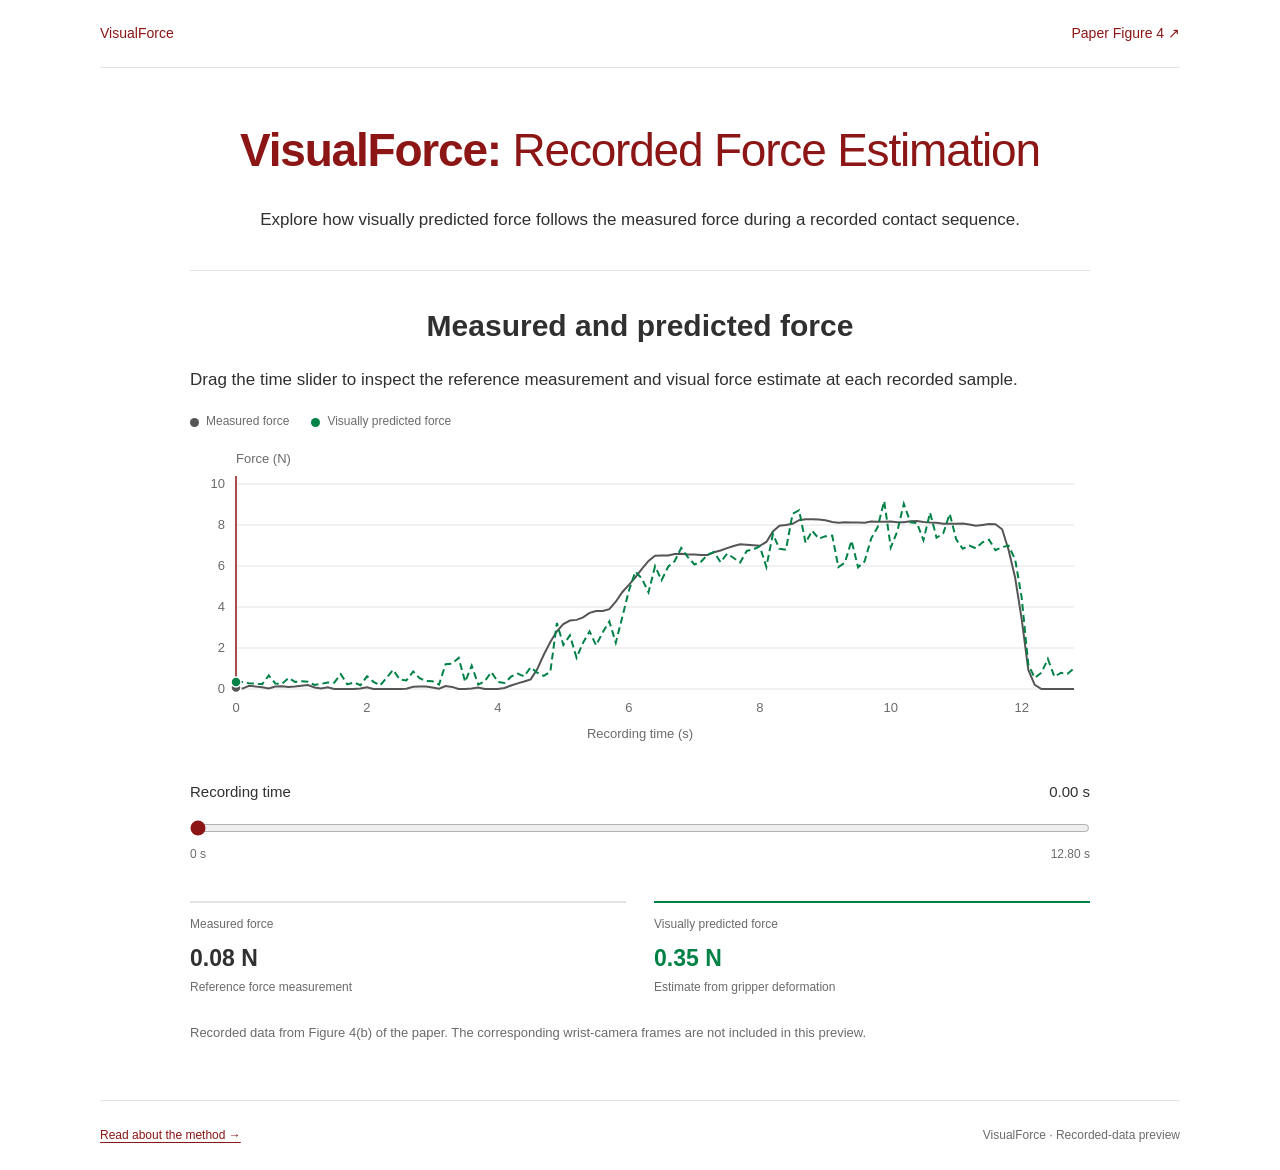
==== deformation-demo.html @ b9f50369 "Use vector method figure and add recorded force preview" ====
<!doctype html>
<html lang="en">
<head>
  <meta charset="utf-8">
  <meta name="viewport" content="width=device-width, initial-scale=1">
  <title>VisualForce · Recorded Force Estimation</title>
  <link rel="stylesheet" href="static/css/index.css">
  <link rel="stylesheet" href="static/css/force-demo.css">
  <link rel="stylesheet" href="static/css/deformation-demo.css">
  <script defer src="static/js/deformation-demo.js"></script>
</head>
<body>
  <a class="skip-link" href="#main">Skip to content</a>
  <nav class="container demo-navigation" aria-label="Demo navigation"><a href="index.html">VisualForce</a><a href="static/papers/paper.pdf#page=5">Paper Figure 4 ↗</a></nav>
  <main id="main" class="container standalone-demo">
    <header class="hero"><h1><span>VisualForce:</span> Recorded Force Estimation</h1><p class="lead">Explore how visually predicted force follows the measured force during a recorded contact sequence.</p></header>
    <section class="section reading-width deformation-viewer" aria-labelledby="deformation-title" data-force-source="static/data/force-trajectory.json">
      <h2 id="deformation-title">Measured and predicted force</h2>
      <p>Drag the time slider to inspect the reference measurement and visual force estimate at each recorded sample.</p>
      <div class="legend"><span><i class="dot measured-dot"></i>Measured force</span><span><i class="dot predicted-dot"></i>Visually predicted force</span></div>
      <svg id="deformation-plot" viewBox="0 0 900 300" role="img" aria-labelledby="deformation-plot-title deformation-plot-description"><title id="deformation-plot-title">Recorded force over time</title><desc id="deformation-plot-description">Measured and visually predicted force traces from the paper. A cursor follows the selected timestamp, with exact values shown below.</desc></svg>
      <div class="target-control"><label for="deformation-time">Recording time <output id="deformation-time-value" for="deformation-time">—</output></label><input id="deformation-time" type="range" min="0" max="0" step="1" value="0" disabled><div class="range-labels"><span>0 s</span><span id="deformation-duration">—</span></div></div>
      <div class="readouts" aria-live="polite" aria-atomic="true"><div class="readout"><span>Measured force</span><strong id="deformation-measured">—</strong><small>Reference force measurement</small></div><div class="readout predicted-readout"><span>Visually predicted force</span><strong id="deformation-predicted">—</strong><small>Estimate from gripper deformation</small></div></div>
      <p class="note data-note">Recorded data from Figure 4(b) of the paper. The corresponding wrist-camera frames are not included in this preview.</p>
      <p id="deformation-status" class="note" role="status">Loading the recorded force samples…</p>
      <noscript><p>Enable JavaScript to explore the force recording, or view Figure 4 in the paper.</p></noscript>
    </section>
  </main>
  <footer class="container site-footer"><a href="index.html#method">Read about the method →</a><span>VisualForce · Recorded-data preview</span></footer>
</body>
</html>
---- static/css/index.css ----
:root { color-scheme:light; --ink:#303030; --muted:#6b6b6b; --line:#e3e3e3; --soft:#f7f7f7; --accent:#8c1515; --policy:#1594d0; --link:#8c1515; --green:#008247; --baseline:#777; }
* { box-sizing:border-box; }
html { scroll-behavior:smooth; scroll-padding-top:24px; }
body { margin:0; background:#fff; color:var(--ink); font:17px/1.65 Arial,Helvetica,sans-serif; }
a { color:var(--link); text-underline-offset:3px; }
p { margin:0 0 18px; }
h1,h2,h3 { line-height:1.25; }
h2 { margin:0 0 22px; font-size:30px; font-weight:600; text-align:center; }
h3 { margin:0 0 10px; font-size:20px; font-weight:600; }
.container { width:min(1080px,calc(100% - 48px)); margin-inline:auto; }
.section { padding-block:38px; }
.section-intro { margin:0 auto 24px; max-width:900px; }
.section-intro p { margin-bottom:0; }
.skip-link { position:fixed; left:12px; top:-80px; padding:10px 18px; background:white; z-index:100; }.skip-link:focus { top:12px; }
:focus-visible { outline:3px solid var(--accent); outline-offset:4px; }
.hero { padding:54px 0 20px; text-align:center; }
h1 { color:var(--accent); font-size:clamp(30px,4vw,46px); font-weight:500; letter-spacing:-1.2px; margin:0 0 26px; }h1 span { font-weight:650; }
.authors { max-width:950px; margin:0 auto 14px; display:flex; flex-wrap:wrap; justify-content:center; column-gap:17px; row-gap:3px; font-size:17px; }.authors span { white-space:nowrap; }sup { font-size:.65em; margin-left:2px; }
.affiliations { display:flex; flex-wrap:wrap; justify-content:center; gap:4px 20px; font-size:15px; margin:0 0 6px; }.equal-contribution { color:var(--muted); font-size:13px; margin:0 0 22px; }
.hero-links { display:flex; justify-content:center; flex-wrap:wrap; gap:12px; }
.button,button { display:inline-flex; align-items:center; justify-content:center; gap:10px; font:inherit; font-size:14px; padding:7px 15px; border:1px solid var(--accent); border-radius:4px; background:white; color:var(--accent); cursor:pointer; text-decoration:none; }
.button:hover,button:hover { background:var(--soft); }
.section-links { display:flex; justify-content:center; flex-wrap:wrap; gap:7px 20px; margin-top:22px; font-size:13px; }.section-links a { color:var(--muted); text-decoration:none; }.section-links a:hover { color:var(--accent); }
.hero-demo { padding:12px 0 30px; }
.teaser-summary { max-width:950px; margin:0 auto 24px; text-align:center; font-size:19px; }.teaser-summary strong { color:var(--accent); }
figure { margin:0; }video { display:block; width:100%; aspect-ratio:16/9; object-fit:contain; background:#eee; }.teaser-video { max-width:900px; margin:auto; }.teaser-video figcaption { display:flex; justify-content:space-between; gap:20px; font-size:12px; color:var(--muted); margin-top:8px; }
.abstract-section,.motivation { max-width:900px; }.abstract-section p { text-align:justify; }.motivation { border-top:1px solid var(--line); }.motivation .section-intro { margin-bottom:18px; }.motivation-copy p:last-child { margin-bottom:0; }
.method-section>.container,.demo-section,.experiments-section>.container,.results-section,.reading-width { border-top:1px solid var(--line); padding-top:36px; }
.method-section { padding-bottom:12px; }.pipeline { list-style:none; padding:0; margin:25px auto; max-width:900px; }.pipeline li { margin:0 0 22px; }.pipeline span { color:var(--muted); font-size:13px; }.pipeline h3 { display:inline; font-size:17px; margin-left:10px; }.pipeline p { margin-top:5px; }
.method-figure img { display:block; width:100%; height:auto; }.method-figure figcaption { text-align:center; color:var(--muted); font-size:13px; margin-top:15px; }.method-note { max-width:900px; font-size:15px; color:var(--muted); margin:20px auto 0; }
.experiment { max-width:900px; margin:auto; }.section-heading { position:relative; text-align:center; margin-bottom:20px; }.badge { display:inline-block; color:var(--muted); font-size:12px; }.section-heading h2 { margin-bottom:6px; }.experiment>p { margin-bottom:20px; }
.target-control { margin:22px 0; padding:14px 0; }.target-control label { display:flex; justify-content:space-between; font-size:15px; }output { color:var(--green); font-variant-numeric:tabular-nums; }input[type=range] { width:100%; margin:15px 0 0; accent-color:var(--green); cursor:pointer; }.range-labels { display:flex; justify-content:space-between; color:var(--muted); font-size:12px; }
.legend { display:flex; flex-wrap:wrap; gap:12px 22px; font-size:12px; color:var(--muted); }.legend span { display:flex; align-items:center; gap:7px; }.dot { display:inline-block; width:9px; height:9px; border-radius:50%; background:var(--policy); }.dot.selected { background:var(--green); }.dot.baseline { background:var(--baseline); }
svg { width:100%; height:auto; display:block; margin:12px 0; }svg text { font-family:inherit; font-size:13px; fill:var(--muted); }
.readouts { display:grid; grid-template-columns:1fr 1fr; gap:28px; margin-top:20px; }.readout { padding-top:12px; border-top:2px solid var(--line); }.readout.chosen { border-top-color:var(--green); }.readout span,.readout small { display:block; font-size:12px; color:var(--muted); }.readout strong { display:block; font-size:23px; margin-top:6px; }.chosen strong { color:var(--green); }.readout p { font-size:14px; margin:4px 0 8px; font-variant-numeric:tabular-nums; }.actions { display:flex; flex-wrap:wrap; gap:10px; margin:22px 0; }.note { font-size:13px; color:var(--muted); }
details { border-top:1px solid var(--line); padding-top:16px; font-size:15px; }summary { cursor:pointer; font-weight:600; }details p { margin-top:14px; }
.task-picker { display:flex; flex-wrap:wrap; justify-content:center; gap:8px 22px; border-bottom:1px solid var(--line); margin:26px 0; }.task-picker button { border:0; border-radius:0; border-bottom:2px solid transparent; padding:10px 5px; font-size:16px; color:var(--muted); }.task-picker button[aria-pressed=true] { color:var(--accent); border-bottom-color:var(--accent); }
.task-heading { display:flex; justify-content:space-between; gap:20px; margin-bottom:18px; }.task-heading p { margin:0; font-size:15px; }.task-heading .trial-note { color:var(--muted); font-size:12px; text-align:right; }
.video-grid { display:grid; grid-template-columns:repeat(2,minmax(0,1fr)); gap:22px; }.video-card { min-width:0; }.video-card figcaption { display:flex; justify-content:space-between; gap:10px; margin-bottom:9px; font-size:14px; }.video-card figcaption strong { font-weight:500; white-space:nowrap; }.ours-card figcaption { color:var(--accent); }.video-footer { display:flex; justify-content:space-between; gap:12px; margin-top:8px; }.video-footer p { margin:0; font-size:12px; color:var(--muted); }.video-footer a { text-decoration:none; min-width:24px; text-align:center; }
.playback-row { display:flex; justify-content:space-between; align-items:center; gap:20px; margin-top:18px; }.playback-controls { display:flex; gap:8px; }.playback-row .note { text-align:right; font-size:12px; margin:0; }.playback-status { font-size:13px; color:var(--muted); min-height:1.65em; margin:10px 0 0; }
.table-wrap { overflow-x:auto; margin:28px auto; max-width:900px; }.results-table { width:100%; border-collapse:collapse; text-align:left; }.results-table caption { text-align:left; font-size:13px; color:var(--muted); margin-bottom:16px; }.results-table th,.results-table td { border-bottom:1px solid var(--line); padding:13px 16px; width:33.33%; }.results-table thead th { font-size:13px; border-top:2px solid #555; border-bottom:1px solid #777; }.results-table tbody th { font-size:15px; font-weight:400; }.results-table tbody tr:last-child>* { border-bottom:2px solid #555; }.rate { font-size:16px; font-variant-numeric:tabular-nums; }.rate i { display:none; }.rate.ours { font-weight:700; }
.estimation-result { max-width:900px; margin:auto; display:grid; grid-template-columns:1.7fr 1fr 1fr; gap:25px; padding-top:20px; }.estimation-result h3 { font-size:20px; }.estimation-result p { font-size:14px; margin-bottom:0; }.metric { align-self:center; text-align:center; }.metric strong { font-size:32px; font-weight:500; }.metric strong span { font-size:18px; }.metric.highlight strong { font-weight:700; }.metric p { color:var(--muted); }
.reading-width { max-width:900px; }.paper-section details { margin-bottom:20px; }.paper-section details p { font-size:15px; }.citation-card { margin-top:16px; }.copy-button { margin-bottom:12px; }pre { overflow:auto; background:var(--soft); padding:18px; font-size:12px; line-height:1.7; margin:0; }.site-footer { display:flex; flex-wrap:wrap; justify-content:space-between; gap:18px; border-top:1px solid var(--line); padding:25px 0; font-size:12px; color:var(--muted); }.site-footer p { margin:0; }.wordmark { text-decoration:none; font-weight:600; }
@media(max-width:750px) { .container { width:calc(100% - 32px); }.hero { padding-top:35px; }.authors { font-size:15px; column-gap:14px; }.affiliations { font-size:13px; }.teaser-summary { font-size:17px; }.section { padding-block:28px; }.method-section>.container,.demo-section,.experiments-section>.container,.results-section,.reading-width { padding-top:28px; }.video-card figcaption { flex-direction:column; gap:2px; }.estimation-result { grid-template-columns:1fr 1fr; }.estimation-result>div:first-child { grid-column:1/-1; }.metric { text-align:left; }.task-picker { gap:5px 16px; }.task-picker button { font-size:14px; } }
@media(max-width:550px) { h1 { font-size:30px; letter-spacing:-.7px; }h1 br { display:none; }h2 { font-size:26px; }body { font-size:16px; }.section-links { gap:6px 13px; font-size:12px; }.teaser-video figcaption { flex-direction:column; gap:3px; }.abstract-section p { text-align:left; }.pipeline h3 { display:block; margin:4px 0; }.readouts { gap:16px; }.readout p { font-size:12px; }.readout strong { font-size:20px; }.task-heading { flex-direction:column; gap:8px; }.task-heading .trial-note { text-align:left; }.video-grid { grid-template-columns:1fr; gap:24px; }.video-card figcaption { flex-direction:row; font-size:13px; }.playback-row { flex-direction:column; align-items:start; gap:12px; }.playback-row .note { text-align:left; }.results-table th,.results-table td { padding:12px 7px; }.results-table thead th { font-size:11px; }.results-table tbody th { font-size:13px; }.rate { font-size:14px; }.site-footer { flex-direction:column; gap:10px; text-align:center; } }
@media(prefers-reduced-motion:reduce) { html { scroll-behavior:auto; } }

/* Scientific colors are reserved for the force visualization. */
.rate.ours,.metric.highlight strong { color:var(--accent); }
---- static/css/force-demo.css ----
/* Page layout only. Typography, colors, controls, plots, and tables use index.css. */
.demo-navigation { display:flex; justify-content:space-between; gap:20px; padding-block:22px; border-bottom:1px solid var(--line); font-size:14px; }
.demo-navigation a { text-decoration:none; }
.standalone-demo .lead { max-width:760px; margin:0 auto 16px; }
.standalone-demo .paper-title { color:var(--muted); font-size:14px; }
.standalone-demo .experiment { border-top:1px solid var(--line); }

.standalone-demo .reading-width { margin-inline:auto; }
---- static/css/deformation-demo.css ----
/* Reuses the academic site's controls and readouts. */
.deformation-viewer { --measured:#555; --predicted:var(--green); }
.measured-dot { background:var(--measured); }
.predicted-dot { background:var(--predicted); }
.predicted-readout { border-top-color:var(--predicted); }
.predicted-readout strong { color:var(--predicted); }
.deformation-viewer .data-note { margin-top:24px; }
#deformation-time-value { color:var(--ink); }
#deformation-time { accent-color:var(--accent); }
#deformation-plot .predicted-trace { stroke-dasharray:7 4; }
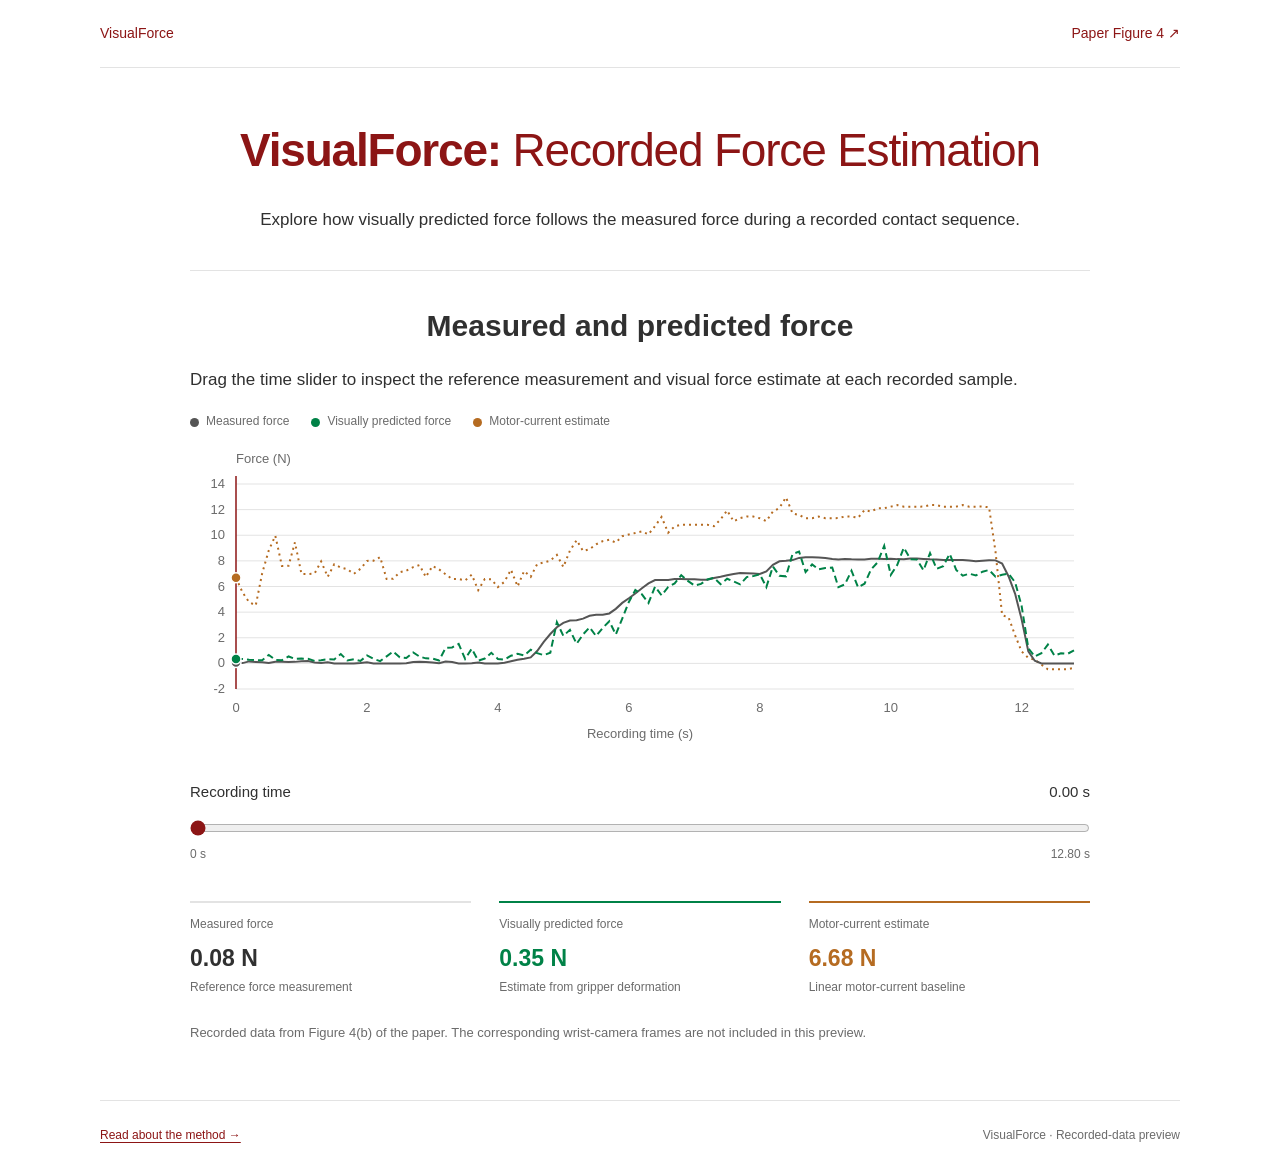
==== commit 5bc9c257: "Add gripper deformation demo and recorded force visualizations" ====
--- a/deformation-demo.html
+++ b/deformation-demo.html
@@ -17,10 +17,10 @@
     <section class="section reading-width deformation-viewer" aria-labelledby="deformation-title" data-force-source="static/data/force-trajectory.json">
       <h2 id="deformation-title">Measured and predicted force</h2>
       <p>Drag the time slider to inspect the reference measurement and visual force estimate at each recorded sample.</p>
-      <div class="legend"><span><i class="dot measured-dot"></i>Measured force</span><span><i class="dot predicted-dot"></i>Visually predicted force</span></div>
-      <svg id="deformation-plot" viewBox="0 0 900 300" role="img" aria-labelledby="deformation-plot-title deformation-plot-description"><title id="deformation-plot-title">Recorded force over time</title><desc id="deformation-plot-description">Measured and visually predicted force traces from the paper. A cursor follows the selected timestamp, with exact values shown below.</desc></svg>
+      <div class="legend"><span><i class="dot measured-dot"></i>Measured force</span><span><i class="dot predicted-dot"></i>Visually predicted force</span><span><i class="dot current-dot"></i>Motor-current estimate</span></div>
+      <svg id="deformation-plot" viewBox="0 0 900 300" role="img" aria-labelledby="deformation-plot-title deformation-plot-description"><title id="deformation-plot-title">Recorded force over time</title><desc id="deformation-plot-description">Measured force, visually predicted force, and motor-current force estimates from the paper. A cursor follows the selected timestamp, with exact values shown below.</desc></svg>
       <div class="target-control"><label for="deformation-time">Recording time <output id="deformation-time-value" for="deformation-time">—</output></label><input id="deformation-time" type="range" min="0" max="0" step="1" value="0" disabled><div class="range-labels"><span>0 s</span><span id="deformation-duration">—</span></div></div>
-      <div class="readouts" aria-live="polite" aria-atomic="true"><div class="readout"><span>Measured force</span><strong id="deformation-measured">—</strong><small>Reference force measurement</small></div><div class="readout predicted-readout"><span>Visually predicted force</span><strong id="deformation-predicted">—</strong><small>Estimate from gripper deformation</small></div></div>
+      <div class="readouts force-recording-readouts" aria-live="polite" aria-atomic="true"><div class="readout"><span>Measured force</span><strong id="deformation-measured">—</strong><small>Reference force measurement</small></div><div class="readout predicted-readout"><span>Visually predicted force</span><strong id="deformation-predicted">—</strong><small>Estimate from gripper deformation</small></div><div class="readout current-readout"><span>Motor-current estimate</span><strong id="deformation-current">—</strong><small>Linear motor-current baseline</small></div></div>
       <p class="note data-note">Recorded data from Figure 4(b) of the paper. The corresponding wrist-camera frames are not included in this preview.</p>
       <p id="deformation-status" class="note" role="status">Loading the recorded force samples…</p>
       <noscript><p>Enable JavaScript to explore the force recording, or view Figure 4 in the paper.</p></noscript>
--- a/static/css/index.css
+++ b/static/css/index.css
@@ -47,3 +47,16 @@
 
 /* Scientific colors are reserved for the force visualization. */
 .rate.ours,.metric.highlight strong { color:var(--accent); }
+
+.force-search-steps { display:grid; grid-template-columns:repeat(3,minmax(0,1fr)); gap:14px; padding:0; margin:24px 0; list-style:none; font-size:14px; }
+.force-search-steps li { display:flex; align-items:center; gap:9px; }
+.force-search-steps span { display:inline-flex; align-items:center; justify-content:center; flex-shrink:0; width:26px; height:26px; border-radius:50%; color:var(--accent); background:#f6eded; }
+.force-target-presets { display:flex; flex-wrap:wrap; gap:8px; margin:-6px 0 22px; }
+.force-target-presets button[aria-pressed=true] { background:#f6eded; border-color:var(--accent); }
+.force-target-label { fill:var(--accent); }
+.force-decision { padding:16px 18px; border-left:3px solid var(--green); background:#f2f7f4; margin-top:14px; }
+.force-decision p { margin:0; }
+.force-decision p:first-child { font-size:17px; font-weight:600; }
+.force-decision .note { margin-top:6px; }
+button:disabled { opacity:.55; cursor:default; }
+@media(max-width:650px) { .force-search-steps { grid-template-columns:1fr; gap:10px; }.force-decision p:first-child { font-size:16px; } }
--- a/static/css/deformation-demo.css
+++ b/static/css/deformation-demo.css
@@ -1,5 +1,5 @@
 /* Reuses the academic site's controls and readouts. */
-.deformation-viewer { --measured:#555; --predicted:var(--green); }
+.deformation-viewer { --measured:#555; --predicted:var(--green); --current:#b56b21; }
 .measured-dot { background:var(--measured); }
 .predicted-dot { background:var(--predicted); }
 .predicted-readout { border-top-color:var(--predicted); }
@@ -8,3 +8,14 @@
 #deformation-time-value { color:var(--ink); }
 #deformation-time { accent-color:var(--accent); }
 #deformation-plot .predicted-trace { stroke-dasharray:7 4; }
+
+.recorded-force-result { max-width:900px; margin:32px auto 0; padding-top:24px; border-top:1px solid var(--line); }
+.recorded-force-result>p { font-size:15px; }
+.recorded-force-result>p.note { font-size:13px; }
+
+.current-dot { background:var(--current); }
+.current-readout { border-top-color:var(--current); }
+.current-readout strong { color:var(--current); }
+#deformation-plot .current-trace { stroke-dasharray:2 4; }
+.force-recording-readouts { grid-template-columns:repeat(3,minmax(0,1fr)); }
+@media(max-width:550px) { .force-recording-readouts { grid-template-columns:1fr; gap:14px; } }
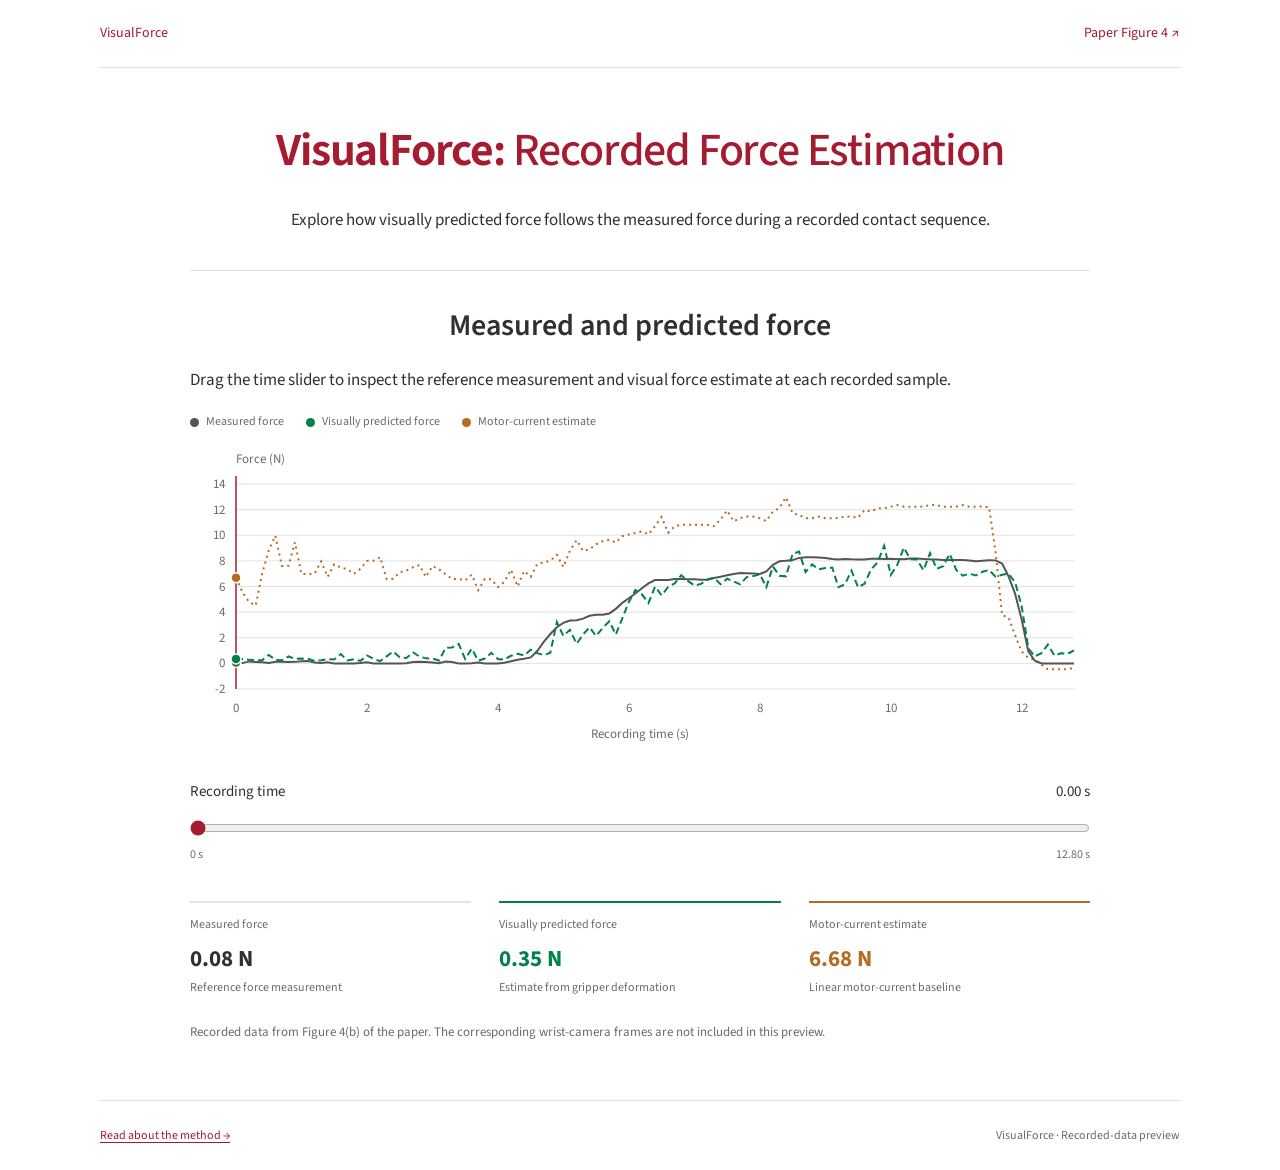
==== commit 76130a7b: "Use Harvard crimson and Source Sans 3 typography" ====
--- a/deformation-demo.html
+++ b/deformation-demo.html
@@ -4,6 +4,9 @@
   <meta charset="utf-8">
   <meta name="viewport" content="width=device-width, initial-scale=1">
   <title>VisualForce · Recorded Force Estimation</title>
+  <link rel="preconnect" href="https://fonts.googleapis.com">
+  <link rel="preconnect" href="https://fonts.gstatic.com" crossorigin>
+  <link rel="stylesheet" href="https://fonts.googleapis.com/css2?family=Source+Sans+3:ital,wght@0,200..900;1,200..900&amp;display=swap">
   <link rel="stylesheet" href="static/css/index.css">
   <link rel="stylesheet" href="static/css/force-demo.css">
   <link rel="stylesheet" href="static/css/deformation-demo.css">
--- a/static/css/index.css
+++ b/static/css/index.css
@@ -1,7 +1,7 @@
-:root { color-scheme:light; --ink:#303030; --muted:#6b6b6b; --line:#e3e3e3; --soft:#f7f7f7; --accent:#8c1515; --policy:#1594d0; --link:#8c1515; --green:#008247; --baseline:#777; }
+:root { color-scheme:light; --ink:#303030; --muted:#6b6b6b; --line:#e3e3e3; --soft:#f7f7f7; --accent:#a51c30; --policy:#1594d0; --link:#a51c30; --green:#008247; --baseline:#777; }
 * { box-sizing:border-box; }
 html { scroll-behavior:smooth; scroll-padding-top:24px; }
-body { margin:0; background:#fff; color:var(--ink); font:17px/1.65 Arial,Helvetica,sans-serif; }
+body { margin:0; background:#fff; color:var(--ink); font:17px/1.65 "Source Sans 3","Helvetica Neue",Helvetica,Arial,sans-serif; }
 a { color:var(--link); text-underline-offset:3px; }
 p { margin:0 0 18px; }
 h1,h2,h3 { line-height:1.25; }
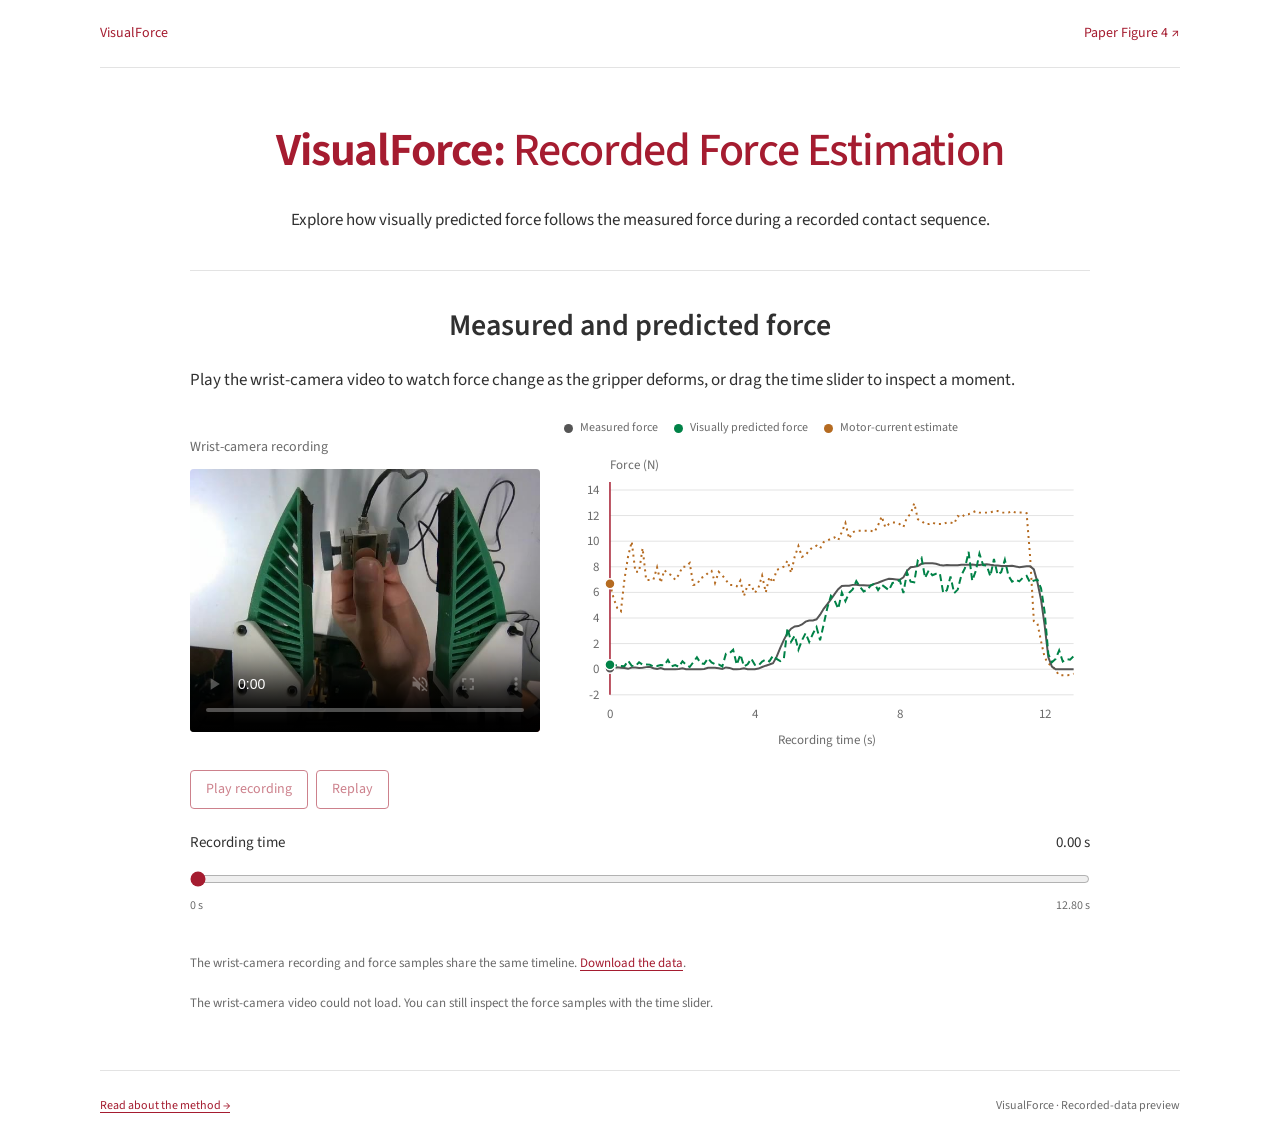
==== commit d93a2279: "Synchronize wrist-camera video with recorded force estimates" ====
--- a/deformation-demo.html
+++ b/deformation-demo.html
@@ -19,12 +19,20 @@
     <header class="hero"><h1><span>VisualForce:</span> Recorded Force Estimation</h1><p class="lead">Explore how visually predicted force follows the measured force during a recorded contact sequence.</p></header>
     <section class="section reading-width deformation-viewer" aria-labelledby="deformation-title" data-force-source="static/data/force-trajectory.json">
       <h2 id="deformation-title">Measured and predicted force</h2>
-      <p>Drag the time slider to inspect the reference measurement and visual force estimate at each recorded sample.</p>
-      <div class="legend"><span><i class="dot measured-dot"></i>Measured force</span><span><i class="dot predicted-dot"></i>Visually predicted force</span><span><i class="dot current-dot"></i>Motor-current estimate</span></div>
-      <svg id="deformation-plot" viewBox="0 0 900 300" role="img" aria-labelledby="deformation-plot-title deformation-plot-description"><title id="deformation-plot-title">Recorded force over time</title><desc id="deformation-plot-description">Measured force, visually predicted force, and motor-current force estimates from the paper. A cursor follows the selected timestamp, with exact values shown below.</desc></svg>
+      <p>Play the wrist-camera video to watch force change as the gripper deforms, or drag the time slider to inspect a moment.</p>
+      <div class="force-recording-grid">
+        <figure class="force-recording-video">
+          <figcaption id="deformation-video-label">Wrist-camera recording</figcaption>
+          <video id="deformation-video" controls muted playsinline preload="metadata" poster="static/images/tasks/wrist-image.jpg" aria-labelledby="deformation-video-label"><source src="static/videos/web/wrist-image.mp4" type="video/mp4">Your browser does not support embedded video. <a href="static/videos/web/wrist-image.mp4">Download the wrist-camera recording</a>.</video>
+        </figure>
+        <div class="force-recording-chart">
+          <div class="legend"><span><i class="dot measured-dot"></i>Measured force</span><span><i class="dot predicted-dot"></i>Visually predicted force</span><span><i class="dot current-dot"></i>Motor-current estimate</span></div>
+          <svg id="deformation-plot" viewBox="0 0 900 300" role="img" aria-labelledby="deformation-plot-title deformation-plot-description"><title id="deformation-plot-title">Recorded force over time</title><desc id="deformation-plot-description">Measured force, visually predicted force, and motor-current force estimates from the paper. A cursor follows the wrist-camera video and marks the selected sample on each force trace.</desc></svg>
+        </div>
+      </div>
+      <div class="playback-controls force-recording-controls" role="group" aria-label="Control the force recording"><button id="deformation-play" type="button" disabled>Play recording</button><button id="deformation-replay" type="button" disabled>Replay</button></div>
       <div class="target-control"><label for="deformation-time">Recording time <output id="deformation-time-value" for="deformation-time">—</output></label><input id="deformation-time" type="range" min="0" max="0" step="1" value="0" disabled><div class="range-labels"><span>0 s</span><span id="deformation-duration">—</span></div></div>
-      <div class="readouts force-recording-readouts" aria-live="polite" aria-atomic="true"><div class="readout"><span>Measured force</span><strong id="deformation-measured">—</strong><small>Reference force measurement</small></div><div class="readout predicted-readout"><span>Visually predicted force</span><strong id="deformation-predicted">—</strong><small>Estimate from gripper deformation</small></div><div class="readout current-readout"><span>Motor-current estimate</span><strong id="deformation-current">—</strong><small>Linear motor-current baseline</small></div></div>
-      <p class="note data-note">Recorded data from Figure 4(b) of the paper. The corresponding wrist-camera frames are not included in this preview.</p>
+      <p class="note data-note">The wrist-camera recording and force samples share the same timeline. <a href="static/data/force-trajectory.json" download>Download the data</a>.</p>
       <p id="deformation-status" class="note" role="status">Loading the recorded force samples…</p>
       <noscript><p>Enable JavaScript to explore the force recording, or view Figure 4 in the paper.</p></noscript>
     </section>
--- a/static/css/index.css
+++ b/static/css/index.css
@@ -60,3 +60,9 @@
 .force-decision .note { margin-top:6px; }
 button:disabled { opacity:.55; cursor:default; }
 @media(max-width:650px) { .force-search-steps { grid-template-columns:1fr; gap:10px; }.force-decision p:first-child { font-size:16px; } }
+
+.task-comparison { margin-top:32px; padding-top:28px; border-top:1px solid var(--line); }
+.experiments-section .section-intro .note { margin-top:14px; }
+.results-section .recorded-force-result { margin-top:0; padding-top:0; border-top:0; }
+
+.authors a { color:inherit; text-decoration:none; }.authors a:hover { color:var(--accent); text-decoration:underline; }
--- a/static/css/deformation-demo.css
+++ b/static/css/deformation-demo.css
@@ -1,9 +1,7 @@
-/* Reuses the academic site's controls and readouts. */
+/* Reuses the academic site's controls and plot styles. */
 .deformation-viewer { --measured:#555; --predicted:var(--green); --current:#b56b21; }
 .measured-dot { background:var(--measured); }
 .predicted-dot { background:var(--predicted); }
-.predicted-readout { border-top-color:var(--predicted); }
-.predicted-readout strong { color:var(--predicted); }
 .deformation-viewer .data-note { margin-top:24px; }
 #deformation-time-value { color:var(--ink); }
 #deformation-time { accent-color:var(--accent); }
@@ -14,8 +12,13 @@
 .recorded-force-result>p.note { font-size:13px; }
 
 .current-dot { background:var(--current); }
-.current-readout { border-top-color:var(--current); }
-.current-readout strong { color:var(--current); }
 #deformation-plot .current-trace { stroke-dasharray:2 4; }
-.force-recording-readouts { grid-template-columns:repeat(3,minmax(0,1fr)); }
-@media(max-width:550px) { .force-recording-readouts { grid-template-columns:1fr; gap:14px; } }
+.force-recording-grid { display:grid; grid-template-columns:minmax(0,1fr) minmax(0,1.5fr); align-items:center; gap:24px; margin-top:24px; }
+.force-recording-video,.force-recording-chart { min-width:0; }
+.force-recording-video figcaption { margin-bottom:10px; font-size:14px; color:var(--muted); }
+.force-recording-video video { aspect-ratio:4/3; border-radius:4px; }
+.force-recording-chart .legend { gap:6px 16px; }
+.force-recording-chart svg { margin-bottom:0; }
+.force-recording-controls { margin-top:20px; flex-wrap:wrap; }
+.force-recording-controls + .target-control { margin-top:8px; }
+@media(max-width:700px) { .force-recording-grid { grid-template-columns:1fr; gap:20px; }.force-recording-video { width:100%; max-width:480px; margin-inline:auto; } }
